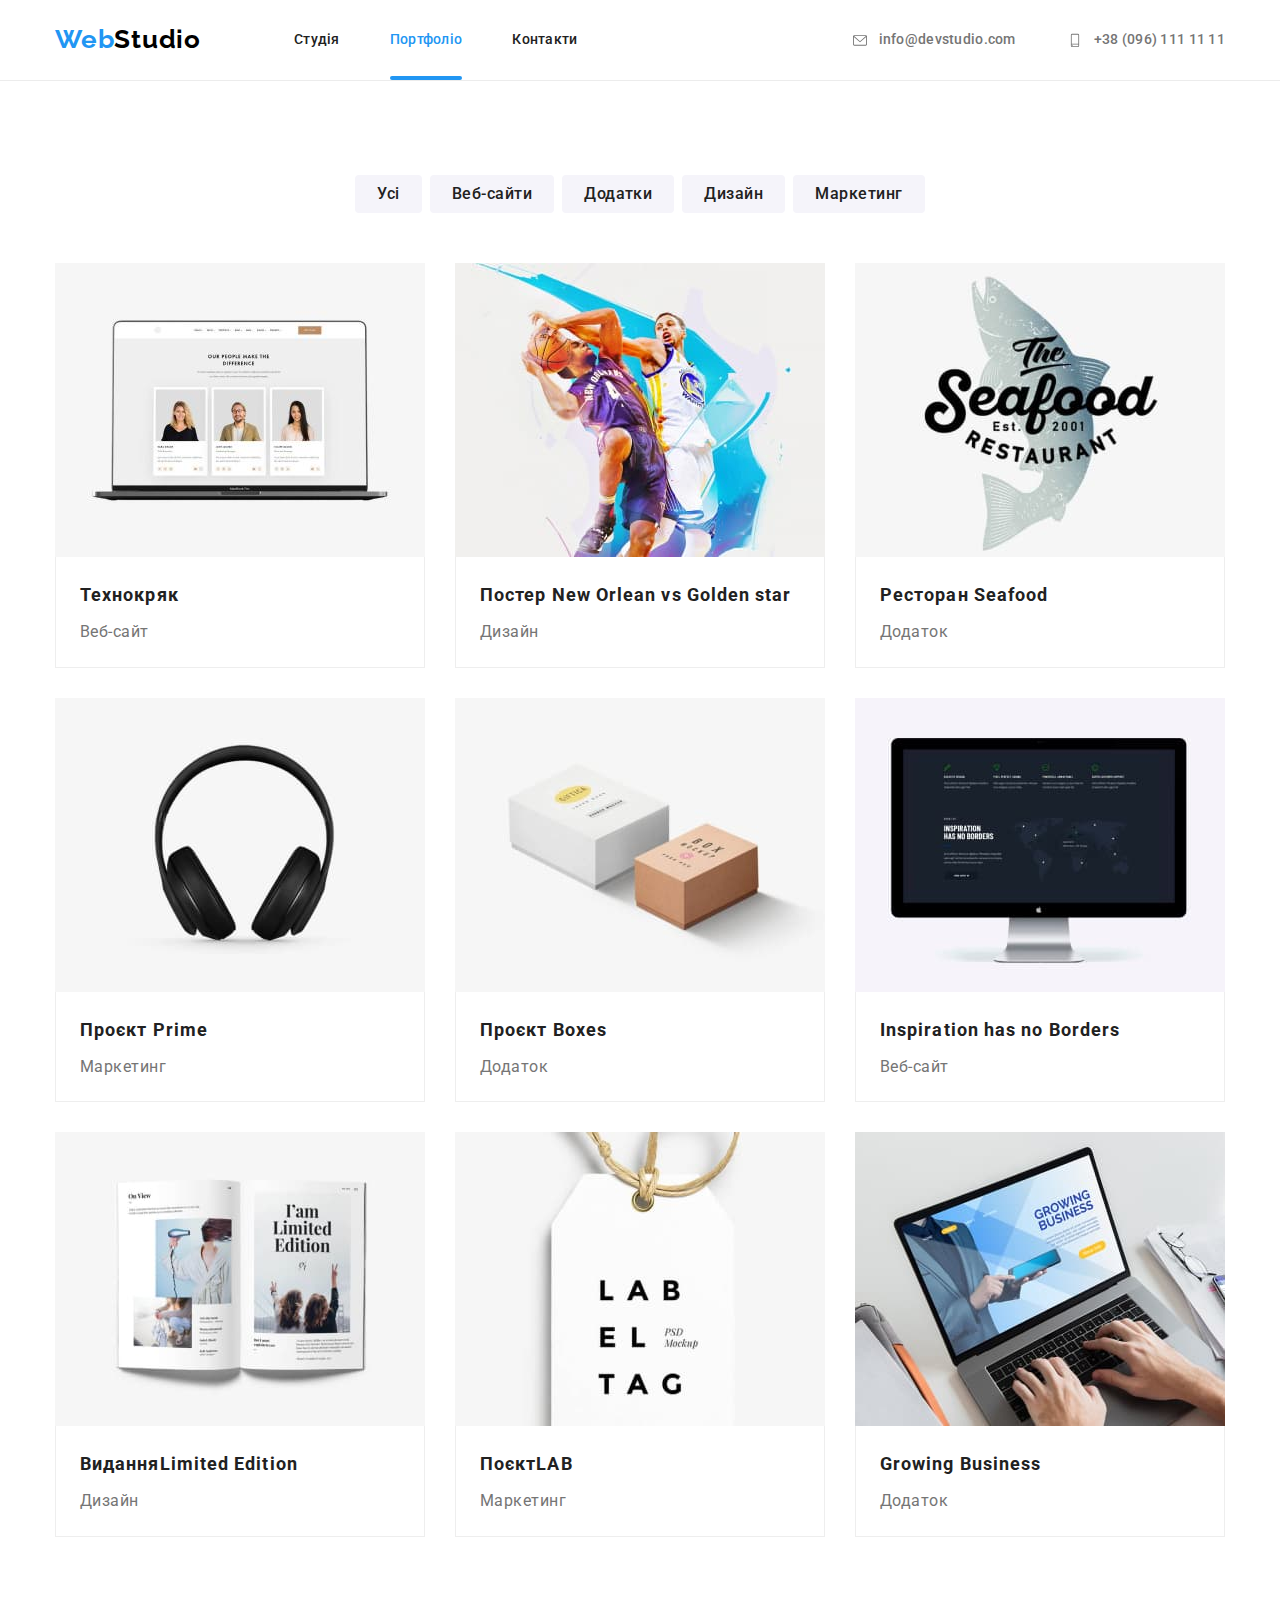
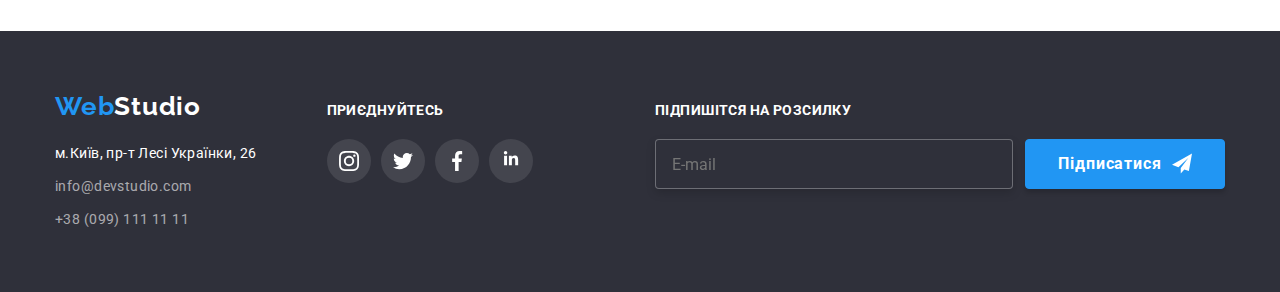
==== portfolio.html @ d444d30b "add-files" ====
<!DOCTYPE html>
<html lang="uk">
  <head>
    <meta charset="UTF-8">
    <meta http-equiv="X-UA-Compatible" content="IE=edge">
    <meta name="viewport" content="width=device-width, initial-scale=1.0">
    <title lang="en">WebStudio Portfolio</title>
    <link rel="preconnect" href="https://fonts.googleapis.com">
    <link rel="preconnect" href="https://fonts.gstatic.com" crossorigin>
    <link href="https://fonts.googleapis.com/css2?family=Raleway:wght@700&family=Roboto:wght@400;500;700;900&display=swap" rel="stylesheet">
    <link rel="stylesheet" href="./css/modern-normalize.css">
    <link rel="stylesheet" href="./css/styles.css">
  </head>
  <body>
    <header class="header-border">
      <div class="container main-nav"> 
        <nav class="main-nav">
          <a class="logo link" href="./index.html" lang="en"><span class="logo-web">Web</span><span class="logo-studio-header">Studio</span></a>
          <ul class="nav-list list">
            <li class="item"><a class="active link" href="./index.html">Студія</a></li>
            <li class="item"><a class="active current link" href="./portfolio.html">Портфоліо</a></li>
            <li class="item"><a class="active link" href="">Контакти</a></li>
          </ul>
        </nav>
        <ul class="header-contact list">
          <li class="item">
            <a class="header-icon-link link" href="mailto:info@devstudio.com" target="_blank" lang="en">
              <svg
                width="18"
                height="14"
                class="header-icons">
                <use href="./images/icons.svg#icon-envelope"/>
               </svg>info@devstudio.com
            </a>
          </li>
          
          <li class="item"> 
            <a class="header-icon-link link" href="tel:+380961111111">
              <svg
                width="18"
                height="14"
                class="header-icons">
                <use href="./images/icons.svg#icon-smartphone"/>
              </svg>+38 (096) 111 11 11
            </a>
          </li>
        </ul>
      </div>
    </header>

    <main>
      <section class="section">
        <div class="container">
          <h1 hidden>Наші проєкти</h1>
          <ul class="filter list">
            <li class="item"><button class="filter-btn" type="button">Усі</button></li>
            <li class="item"><button class="filter-btn" type="button">Веб-сайти</button></li>
            <li class="item"><button class="filter-btn" type="button">Додатки</button></li>
            <li class="item"><button class="filter-btn" type="button">Дизайн</button></li>
            <li class="item"><button class="filter-btn" type="button">Маркетинг</button></li>
          </ul>
        
          <ul class="project-set list">
            <li class="item">
              <a href="#" class="project-link link">
                <div class="thumb">
                  <img src="./images/portfolio/tehno.jpg" alt="світлина веб-сайту на ноутбуці" width="370" height="294">
                    <div class="overlay-project">
                      <p class="overlay-text" >Ресурс пропонує комплексні пропозиції з різним рівнем функціоналу та сервісів. Все це дозволить відвідувачу отримати вичерпні відомості про компанію чи приватну особу.</p>
                    </div>
                </div>
                <div class="project-title">
                  <h2 class="project-name">Технокряк</h2>
                  <p class="project-about" >Веб-сайт</p>
                </div>
              </a>
            </li>

            <li class="item">
              <a href="#" class="project-link link">
                <div class="thumb">
                  <img src="./images/portfolio/new-orlean.jpg" alt="два гравці в баскетбол" width="370" height="294">
                    <div class="overlay-project">
                      <p class="overlay-text" >Ресурс пропонує комплексні пропозиції з різним рівнем функціоналу та сервісів. Все це дозволить відвідувачу отримати вичерпні відомості про компанію чи приватну особу.</p>
                    </div>
                </div>
                <div class="project-title">
                  <h2 class="project-name">Постер <span lang="en">New Orlean vs Golden star</span></h2>
                  <p class="project-about">Дизайн</p>
                </div>
              </a>
            </li>

            <li class="item">
              <a href="#" class="project-link link">
                <div class="thumb">
                  <img src="./images/portfolio/seafood.jpg" alt="логотип ресторану" width="370" height="294">
                    <div class="overlay-project">
                      <p class="overlay-text" >Ресурс пропонує комплексні пропозиції з різним рівнем функціоналу та сервісів. Все це дозволить відвідувачу отримати вичерпні відомості про компанію чи приватну особу.</p>
                    </div>
                </div>
                <div class="project-title">
                  <h2 class="project-name">Ресторан <span lang="en">Seafood</span></h2>
                  <p class="project-about">Додаток</p>
                </div>
              </a>
            </li>

            <li class="item">
              <a href="#" class="project-link link">
                <div class="thumb">
                  <img src="./images/portfolio/Prime.jpg" alt="навушники" width="370" height="294">
                    <div class="overlay-project">
                      <p class="overlay-text" >Ресурс пропонує комплексні пропозиції з різним рівнем функціоналу та сервісів. Все це дозволить відвідувачу отримати вичерпні відомості про компанію чи приватну особу.</p>
                    </div>
                </div>
                <div class="project-title">
                  <h2 class="project-name">Проєкт <span lang="en">Prime</span></h2>
                  <p class="project-about">Маркетинг</p>
                </div>
              </a>
            </li>

            <li class="item">
              <a href="#" class="project-link link">
                <div class="thumb">
                  <img src="./images/portfolio/boxes.jpg" alt="дві паперові коробки" width="370" height="294">
                    <div class="overlay-project">
                      <p class="overlay-text" >Ресурс пропонує комплексні пропозиції з різним рівнем функціоналу та сервісів. Все це дозволить відвідувачу отримати вичерпні відомості про компанію чи приватну особу.</p>
                    </div>
                </div>
                <div class="project-title">
                  <h2 class="project-name">Проєкт <span lang="en">Boxes</span></h2>
                  <p class="project-about">Додаток</p>
                </div>
              </a>
            </li>

            <li class="item">
              <a href="#" class="project-link link">
                <div class="thumb">
                  <img src="./images/portfolio/inspiration.jpg" alt="монітор показує сайт проєкту" width="370" height="294">
                    <div class="overlay-project">
                      <p class="overlay-text" >Ресурс пропонує комплексні пропозиції з різним рівнем функціоналу та сервісів. Все це дозволить відвідувачу отримати вичерпні відомості про компанію чи приватну особу.</p>
                    </div>
                </div>
                <div class="project-title">
                  <h2 class="project-name" lang="en">Inspiration has no Borders</h2>
                  <p class="project-about">Веб-сайт</p>
                </div>
              </a>
            </li>

            <li class="item">
              <a href="#" class="project-link link">
                <div class="thumb">
                  <img src="./images/portfolio/limited-edition.jpg" alt="розгорнути книга з картинками" width="370" height="294">
                    <div class="overlay-project">
                      <p class="overlay-text" >Ресурс пропонує комплексні пропозиції з різним рівнем функціоналу та сервісів. Все це дозволить відвідувачу отримати вичерпні відомості про компанію чи приватну особу.</p>
                    </div>
                </div>
                <div class="project-title">
                  <h2 class="project-name">Видання<span lang="en">Limited Edition</span></h2>
                  <p class="project-about">Дизайн</p>
                </div>
              </a>
            </li>

            <li class="item">
              <a href="#" class="project-link link">
                <div class="thumb">
                  <img src="./images/portfolio/lab.jpg" alt="лейба з надписом" width="370" height="294">
                    <div class="overlay-project">
                      <p class="overlay-text" >Ресурс пропонує комплексні пропозиції з різним рівнем функціоналу та сервісів. Все це дозволить відвідувачу отримати вичерпні відомості про компанію чи приватну особу.</p>
                    </div>
                </div>
                <div class="project-title">
                  <h2 class="project-name">Поєкт<span lang="en">LAB</span></h2>
                  <p class="project-about">Маркетинг</p>
                </div>
              </a>
            </li>

            <li class="item">
              <a href="#" class="project-link link">
                <div class="thumb">
                  <img src="./images/portfolio/growing-busines.jpg" alt="чоловік друкує на ноутбуці" width="370" height="294">
                    <div class="overlay-project">
                      <p class="overlay-text" >Ресурс пропонує комплексні пропозиції з різним рівнем функціоналу та сервісів. Все це дозволить відвідувачу отримати вичерпні відомості про компанію чи приватну особу.</p>
                    </div>
                </div>
                <div class="project-title">
                  <h2 class="project-name" lang="en">Growing Business</h2>
                  <p class="project-about">Додаток</p>
                </div>
              </a>
            </li>
          </ul>
        </div>
      </section>
    </main>

<!-- FOOTER -->

    <footer class="footer">
      <div class="footer-blocks container">
        <div>
          <a class="logo-footer link" href="./index.html" lang="en"><span class="logo-web">Web</span><span class="logo-studio-footer">Studio</span></a>
          <ul class="footer-adress-block list">
            <li>
              <a class="footer-adress link" href="https://goo.gl/maps/M9eBpiQ83PVmo5ni9" target="_blank">м.Київ, пр-т Лесі Українки, 26</a>
            </li>
            <li>
              <a class="footer-contact link" href="mailto:info@example.com" target="_blank">info@devstudio.com</a>
            </li>
            <li>
              <a class="footer-contact link" href="tel:+380991111111"> +38 (099) 111 11 11</a>
            </li>
          </ul>
        </div>
        <div class="footer-soc-links">
          <p class="join-title">приєднуйтесь</p>
          <ul class="join-list list">
            <li class="footer-soc-items">
              <a href="#" class="footer-soc-link link">
                <svg width="20" height="20"
                  class="footer-soc-icons">
                  <use href="./images/icons.svg#icon-instagram"/>
                </svg> 
              </a>
            </li>
            <li class="footer-soc-items">
              <a href="#" class="footer-soc-link link">
                <svg width="20" height="20"
                  class="footer-soc-icons">
                  <use href="./images/icons.svg#icon-twitter"/>
                </svg> 
              </a>
            </li>
            <li class="footer-soc-items">
              <a href="#" class="footer-soc-link link">
                <svg width="20" height="20"
                  class="footer-soc-icons">
                  <use href="./images/icons.svg#icon-facebook"/>
                </svg> 
              </a>
            </li>
            <li class="footer-soc-items">
              <a href="#" class="footer-soc-link link">
                <svg width="20" height="20"
                  class="footer-soc-icons">
                  <use href="./images/icons.svg#icon-linkedin"/>
                </svg>
              </a>
            </li>
          </ul>
        </div>

        <div class="footer-email-block"> 
          <p class="join-title">підпишітся на розсилку</p>
          <form class="footer-join-box">
            <input type="email" class="footer-email-input" placeholder="E-mail">
            <button type="submit" class="footer-button">Підписатися
              <svg class="join-icon" width="30" height="30" >
                <use href="./images/icons.svg#icon-sign-up"/>
              </svg>        
            </button>
          </form>
        </div>

      </div>    
    </footer>
  </body>
</html>
---- css/styles.css ----
:root {
    --primary-page-color: #ffffff;
    --secondary-page-color: #F5F4FA;
    --primary-text-color: #212121;
    --secondary-text-color: #757575;
    --active-text-color: #2196F3;
    --not-active-icon-color: #AFB1B8;
    --overlay-project-color: rgba(33, 150, 243, 0.9);
    --cubic-bezier-primary: cubic-bezier(0.4, 0, 0.2, 1);
}

body {
    background-color:var(--primary-page-color);
    color: var(--primary-text-color);
    font-family: Roboto, sans-serif;
}

img {
    display: block;
    max-width: 100%;
    height: auto;
}

h1,
h2,
h3,
p,
ul {
    margin: 0;
}

.link {
    text-decoration: none;
}

.list {
    list-style-type: none;

    padding: 0;
    margin: 0;
}

.section {
    padding: 94px 0px;
}

.section.no-padding {
    padding-top: 0px;
}

.container {
    width: 1200px;
    margin: 0 auto;
    padding: 0 15px;
}

/*header styles*/

.logo {
    padding-top: 24px;
    padding-bottom: 25px;

    font-family: Raleway, sans-serif;
    font-weight: 700;
    font-size: 26px;
    line-height: 1.19;
    letter-spacing: 0.03em;
}
.logo-web {
    color: var(--active-text-color);
}

.logo-studio-header {
    color: #000000;
}

.main-nav {
    display: flex;
    align-items: center;
}

.nav-list {
    display: flex;
    margin-left: 93px;
}

.nav-list .item:not(:last-child) {
    margin-right: 50px;
} 

.nav-list .link {
    color:inherit;
    padding: 32px 0;
    display: block;

    font-weight: 500;
    font-size: 14px;
    line-height: 1.14;
    letter-spacing: 0.02em;

    transition-property: color;
    transition-duration: 250ms;
    transition-timing-function: var(--cubic-bezier-primary);
}

.header-contact .link {
    margin-left: auto;
    padding: 32px 0px;

    color: var(--secondary-text-color);
    font-weight: 500;
    font-size: 14px;
    line-height: 1.14;
    letter-spacing: 0.02em;

    transition-property: color;
    transition-duration: 250ms;
    transition-timing-function: var(--cubic-bezier-primary);
}

.nav-list .link:hover,
.nav-list .link:focus,
.header-contact .link:hover,
.header-contact .link:focus {
    color: var(--active-text-color);
}

.active {
    position: relative;
}

.active.current::after {
    content: "";
    position: absolute;
    bottom: 0px;

    display: block;
    width: 100%;
    height: 4px;
    background-color: var(--active-text-color);
    border-radius: 4px;
}

.nav-list .current {
    color: var(--active-text-color);
}

.header-contact {
    display: flex;
    margin-left: auto;
}

.header-contact .item:not(:last-child) {
    margin-right: 50px;
}

.header-icons {
    fill: currentColor;
    margin-right: 10px;
}

.header-icon-link {
    display: flex;
    align-items: center
}

.header-border {
    border-bottom: 1px solid #ECECEC;
}
/* main styles */

/* Hero styles */

.hero-bg {
    padding: 200px 0;
    margin: 0 auto;
    max-width: 1600px;
    max-height: 600px;

    text-align: center;
    background-color: #C4C4C4;
    background-image: linear-gradient(rgba(47, 48, 58, 0.4), rgba(47, 48, 58, 0.4)),
    url('../images/hero.jpg');
    background-repeat: no-repeat;
    background-position: center;
    background-size: cover;
    background-position: center;
}

.hero-title {
    width: 696px;
    margin: 0 auto 30px;
    color: #ffffff;
    font-weight: 900;
    font-size: 44px;
    line-height: 1.36;
    text-align: center;
    letter-spacing: 0.06em;
    text-transform: uppercase;
}

.hero-btn {
    padding: 10px 24px;    
    background-color: #2196F3;
    color: #ffffff;
    cursor: pointer;
    font-family:inherit;
    font-weight: 700;
    font-size: 16px;
    line-height: 1.88;
    letter-spacing: 0.06em;
    border: 1px solid #000000;
    border-radius: 4px;
}

/* Skills section */

.nopadding {
    padding-bottom: -94px;
}

.skills {
    display: flex;
}

.skills-icon-place {
    margin-bottom: 30px         ;
    display: flex;
    width: 270px;
    height: 120px;
    background-color: var(--secondary-page-color);
    border-radius: 4px;
    justify-content: center;
    align-items: center;
    
}

.skills .item:not(:last-child) {
    margin-right: 30px;
}


.skills-title {
    font-weight: 700;
    font-size: 36px;
    line-height: 1.17;
    text-align: center;
    letter-spacing: 0.03em;
}

.subtitle {
    margin-bottom: 10px;

    font-weight: 700;
    font-size: 14px;
    line-height: 1.14;
    letter-spacing: 0.03em;
    text-transform: uppercase;
}
.about {
    color: var(--secondary-text-color);
    font-size: 14px;
    line-height: 1.71;
    letter-spacing: 0.03em;
}

/* our-works section*/

.our-work {
    display: flex;
    flex-wrap: wrap;
    gap: 30px;
}

.our-work .item {
    flex-basis: calc(100%-60px) / 3;
}

.title {
    margin-bottom: 50px;

    font-weight: 700;
    font-size: 36px;
    line-height: 1.17;
    text-align: center;
    letter-spacing: 0.03em;
}

.img-box {
    display: flex;
    position: relative;
}

.label {
    

    position: absolute;
    width: 100%;
    height: 70px;
    bottom: 0;
    padding-top: 27px;
    padding-bottom: 27px;

    color: #ffffff;
    background-color: rgba(47, 48, 58, 0.8);
    font-weight: 700;
    font-size: 14px;
    line-height: 1.14;
    text-align: center;
    letter-spacing: 0.03em;
    text-transform: uppercase;
}

/* our-team section*/

.our-team-bg {
    background-color: var(--secondary-page-color);
}

.our-team {
    display: flex;
    flex-wrap: wrap;
    gap:30px;
}

.our-team .item {
    flex-basis: calc(100%-90px) / 4;
}

.team-title {
    padding-top:  30px;
    padding-bottom: 30px;
    
    background-color: var(--primary-page-color);
    box-shadow: 0px 1px 3px rgba(0, 0, 0, 0.12), 0px 1px 1px rgba(0, 0, 0, 0.14), 0px 2px 1px rgba(0, 0, 0, 0.2);
    border-radius: 0px 0px 4px 4px;
}
.member-name {
    margin-bottom: 10px;

    font-weight: 500;
    font-size: 16px;
    line-height: 1.19;
    letter-spacing: 0.03em;
    text-align: center;
}
.member-about {
    color: var(--secondary-text-color);
    font-size: 16px;
    line-height: 1.19;
    letter-spacing: 0.03em;
    text-align: center  ;
    margin-bottom: 16px;
}

.team-soc-list {
    display: flex;
    justify-content: center;
    align-items: center;
}

.team-soc-items {
    width: 44px;
    height: 44px;
 }

 .team-soc-link {
    fill: var(--not-active-icon-color);
    display: flex;
    width: 100%;
    height: 100%;
    border-radius: 50%;
    justify-content: center;
    align-items: center;

    transition-property: fill, background-color;
    transition-duration: 250ms;
    transition-timing-function: var(--cubic-bezier-primary);
}

.team-soc-link:hover,
.team-soc-link:focus {
    fill: #ffffff;
    background-color: var(--active-text-color);
}

.team-soc-items:not(:last-child) {
    margin-right: 10px;
}
/*Clients*/

.client-list {
    display: flex;
    margin-right: auto;
    margin-left: auto;
}

.client-item:not(:last-child) {
    margin-right: 30px;
}

.client-link {
    width: 170px;
    height: 92px;
    display: flex;
    fill:var(--not-active-icon-color);
    align-items: center;
    justify-content: center;
    border: #AFB1B8 1px solid;
    border-radius: 4px;
    
    transition-property: fill, border-color;
    transition-duration: 250ms;
    transition-timing-function: var(--cubic-bezier-primary);
}

.client-link:hover,
.client-link:focus {
    fill: var(--active-text-color);
    border-color: var(--active-text-color);
}   


/* footer styles */

.footer  {
    padding-bottom: 60px;
    padding-top: 60px;
    background-color: #2F303A;
;
}

.logo-studio-footer{
    color: #ffffff;
}

.logo-footer {
    margin-bottom: 20px;
    display: inline-block;

    font-family: Raleway, sans-serif;
    font-weight: 700;
    font-size: 26px;
    line-height: 1.19;
    letter-spacing: 0.03em;
}

.footer-adress-block {
    display: flex;
    flex-direction: column;
    gap: 9px;
}

.footer-adress {
    color: #ffffff;
    font-size: 14px;
    line-height: 1.71;
    letter-spacing: 0.03em;

    transition-property: color;
    transition-duration: 250ms;
    transition-timing-function: var(--cubic-bezier-primary);
}

.footer-contact {
    color: rgba(255, 255, 255, 0.6);
    font-size: 14px;
    line-height: 1.71;
    letter-spacing: 0.03em;

    transition-property: color;
    transition-duration: 250ms;
    transition-timing-function: var(--cubic-bezier-primary);
}

.footer-adress:hover,
.footer-adress:focus,
.footer-contact:hover,
.footer-contact:focus {
    color: var(--active-text-color);
}

.footer-blocks {
    display: flex;
    align-items: baseline;
}



.footer-soc-items {
    width: 44px;
    height: 44px;
 }

 .footer-soc-link {
    fill: #ffffff;
    background-color: rgba(255, 255, 255, 0.1);
    display: flex;
    width: 100%;
    height: 100%;
    border-radius: 50%;
    justify-content: center;
    align-items: center;

    transition-property: background-color;
    transition-duration: 250ms;
    transition-timing-function: var(--cubic-bezier-primary);
}

.footer-soc-link:hover,
.footer-soc-link:focus {
    background-color: var(--active-text-color);
}

.footer-soc-items:not(:last-child) {
    margin-right: 10px;
}

.footer-soc-links {
    margin-left: 70px;
}

.join-list {
    display: flex;
    justify-content: center;
    align-items: center;
}

.join-title {   
    margin-bottom: 20px;

    font-weight: 700;
    font-size: 14px;
    line-height: 1.14;
    letter-spacing: 0.03em;
    text-transform: uppercase;  
    color: #FFFFFF;
}

.footer-email-block {
    margin-left: auto;
}

.footer-join-box {
    display: flex;
}

.join-icon {
    padding-left: 10px;
}

.footer-button {
    display: flex;
    align-items: center;
    justify-content: center;
    width: 200px;
    height: 50px;
    margin-left: 12px;
    cursor: pointer;

    font-weight: 700;
    font-size: 16px;
    line-height: 1.88;
    letter-spacing: 0.06em;

    color: #ffffff;
    background-color: var(--active-text-color);
    border: 1px solid var(--active-text-color);
    box-shadow: 0px 4px 4px rgba(0, 0, 0, 0.15);
    border-radius: 4px;
}

.footer-email-input {
    width: 358px;
    height: 50px;
    padding-left: 16px;
    background-color: #2F303A;
    color: #ffffff;
    border: 1px solid rgba(255, 255, 255, 0.3);
    filter: drop-shadow(0px 4px 4px rgba(0, 0, 0, 0.15));
    border-radius: 4px;

}

/*PORTFOLIO main*/


/* filter buttons */

.filter {
    display: flex;
    justify-content: center;
    margin-bottom: 50px;
}

.filter .item:not(:last-child) {
    margin-right: 8px;
}

.filter-btn {
    padding: 6px 22px;
    background-color: #F5F4FA;
    border-radius: 4px;
    border: none;
    cursor: pointer;
    font-family: inherit;
    color: var(--primary-text-color);
    font-weight: 500;   
    font-size: 16px;
    line-height: 1.62;
    text-align: center;
    letter-spacing: 0.03em;

    transition-property: background-color, box-shadow, color;
    transition-duration: 250ms;
    transition-timing-function: var(--cubic-bezier-primary);
}

.filter-btn:hover,
.filter-btn:focus {
    background-color: var(--active-text-color);
    color: #ffffff;
    box-shadow: 0px 4px 4px rgba(0, 0, 0, 0.25);    
}
/* Portfolio Projects set */

.project-set {
    display: flex;
    flex-wrap: wrap;
    gap: 30px;    
}

.project-link {
    color: var(--primary-text-color);
    transition: box-shadow 250ms var(--cubic-bezier-primary);
}

.project-link:hover {
    box-shadow: 0px 4px 4px rgba(0, 0, 0, 0.25);
}

.project-name {
    font-weight: 700;
    font-size: 18px;
    line-height: 2;
    letter-spacing: 0.06em;
    margin-bottom: 4px;
}

.project-about {
    color: var(--secondary-text-color);
    font-size: 16px;
    line-height: 1.86;  
    letter-spacing: 0.03em;
}

.project-title {
    padding: 20px 24px;

    border-right: 1px solid #eeeeee;
    border-bottom: 1px solid #eeeeee;
    border-left: 1px solid #eeeeee;

}

.project-link {
    display: block;
}

.thumb {
    position: relative;
    overflow: hidden;
}

.overlay-project {
    position: absolute;
    display: flex;

    width: 100%;
    height: 100%;
    top: 0;
    transform: translateY(100%);
    
    background-color: var(--overlay-project-color);

    font-family: 'Roboto';
    font-style: normal; 
    font-weight: 400;
    font-size: 18px;
    line-height: 1.65;
    letter-spacing: 0.03em;
    color: #ffffff;
    align-items: center;
    justify-content: center;

    
    transition-property:  transform;
    transition-duration: 250ms;
    transition-timing-function: var(--cubic-bezier-primary);
}

.project-link:hover .overlay-project {
    transform: translateY(0);
}

.overlay-text {
    width: 322px;
}

/* backdrop */

.backdrop {
    position: fixed;
    top: 0px;
    left: 0px;

    width: 100%;
    height: 100%;
    background-color: rgba(0, 0, 0, 0.2);
    opacity: 1;

    transition-property: opacity;
    transition-duration: 250ms;
    transition-timing-function: var(--cubic-bezier-primary);

}

.backdrop.is-hidden {
    opacity: 0;
    pointer-events: none;
   
}

.modal {
    position: absolute;
    
    width: 528px;
    height: 581px;
    background-color: #ffffff;

    padding: 40px;    

    box-shadow: 0px 1px 3px rgba(0, 0, 0, 0.12), 0px 1px 1px rgba(0, 0, 0, 0.14), 0px 2px 1px rgba(0, 0, 0, 0.2);
    border-radius: 4px;

    top: 50%;
    left: 50%;

    transform: translate(-50%, -50%) scale(1);

    transition-property: transform;
    transition-duration: 250ms;
    transition-timing-function: var(--cubic-bezier-primary);
    
}
    

.backdrop.is-hidden .modal {
    transform: translate(-50%, -50%) scale(0.1);
}

.modal-button-close {
    position: absolute;
    right: 8px;
    top: 8px;
    
    width: 30px;
    height: 30px;
    border: 1px solid rgba(0, 0, 0, 0.1);
    border-radius: 50%;
    background-color: transparent;
    cursor: pointer;

    transition: fill 250ms var(--cubic-bezier-primary);
    
}

.modal-button-close:hover {
    fill: var(--active-text-color);
}

.icon-close {
    width: 100%;
    height: 100%;
}

.modal-title {
    color: var(--primary-text-color);
    font-weight: 700;
    font-size: 20px;
    line-height: 1.15;
    text-align: center;
    letter-spacing: 0.03em;

    margin-bottom: 12px;
    }

.modal-item {
    margin-bottom: 10px;
}

.modal-item.no-margin {
    margin-bottom: 0px;
}

.modal-input {
    width: 100%;
    height: 40px;

    padding-left: 42px;     

    border: 1px solid rgba(33, 33, 33, 0.2);
    border-radius: 4px;
    outline: 1px var(--active-text-color);

    transition-property: border-color;
    transition-duration: 250ms;
    transition-timing-function: var(--cubic-bezier-primary);
}

.icon-modal {
    position: absolute;
    top: 50%;
    left: 12px;
    transform: translateY(-50%);

    transition: fill 250ms var(--cubic-bezier-primary);
}

.modal-input:hover,
.modal-input:focus,
.modal-comment:hover,
.modal-comment:focus {
    border-color: var(--active-text-color);
}

.modal-input:focus + .icon-modal {
    fill: var(--active-text-color);
}

.modal-input:hover + .icon-modal {
    fill: var(--active-text-color);
}

.label-name {
    display: block;
    font-weight: 400;
    font-size: 12px;
    line-height: 1.17;
    letter-spacing: 0.01em;
    margin-bottom: 4px;
    color: var(--secondary-text-color);
}

.input-field {
    position: relative;
}

.modal-comment {
    display: block;

    width: 100%;
    height: 120px;        

    padding: 12px 16px;
    
    border: 1px solid rgba(33, 33, 33, 0.2);
    border-radius: 4px;
    resize: none;
   
    outline: 1px var(--active-text-color);

    transition-property: border-color;
    transition-duration: 250ms;
    transition-timing-function: var(--cubic-bezier-primary);
}

.condition {
    margin-top: 20px;
    margin-bottom: 30px;
}

.condition-label {
    display: flex;
    
    align-items: center;
    justify-content: center;

    cursor: pointer;

    font-size: 14px;
    line-height: 1.71;
    letter-spacing: 0.03em;
    color: var(--secondary-text-color);

}

.condition-icon {
    display: flex;
    width: 16px;
    height: 15px;
    margin-right: 7px;
    fill: #ffffff;
    align-items: center;
    justify-content: center;
    border: 2px solid #000000;
    border-radius: 2px;

    transition: background-color 250ms var(--cubic-bezier-primary),
                border-color 250ms var(--cubic-bezier-primary);

}

.condition-input:focus + .condition-label > .condition-icon {
    border-color: var(--active-text-color);
}

.condition-input:checked + .condition-label > .condition-icon {
    background-color: var(--active-text-color);
    border-color: var(--active-text-color);
}

.condition-link {   
    margin-left: 7px;
    color: var(--active-text-color);
    border-bottom: 1px solid var(--active-text-color);
}

.condition-input {
    position: absolute;
    width: 0px;
    height: 0px;
}   

.submit-button {
    display: block;
    
    margin-left: auto;
    margin-right: auto;

    width: 200px;
    height: 50px;
    font-weight: 700;
    font-size: 16px;
    line-height: 1.76;
    letter-spacing: 0.06em;
    cursor: pointer;

    color: #ffffff;
    background-color: var(--active-text-color);
    border-color: transparent;
    border-radius: 4px;
    box-shadow: 0px 4px 4px rgba(0, 0, 0, 0.15);

    transition-property: background-color;
    transition-duration: 250ms;
    transition-timing-function: var(--cubic-bezier-primary);
}

.submit-button:hover,
.submit-button:focus {
    background: #188CE8;
    box-shadow: 0px 4px 4px rgba(0, 0, 0, 0.15);
}
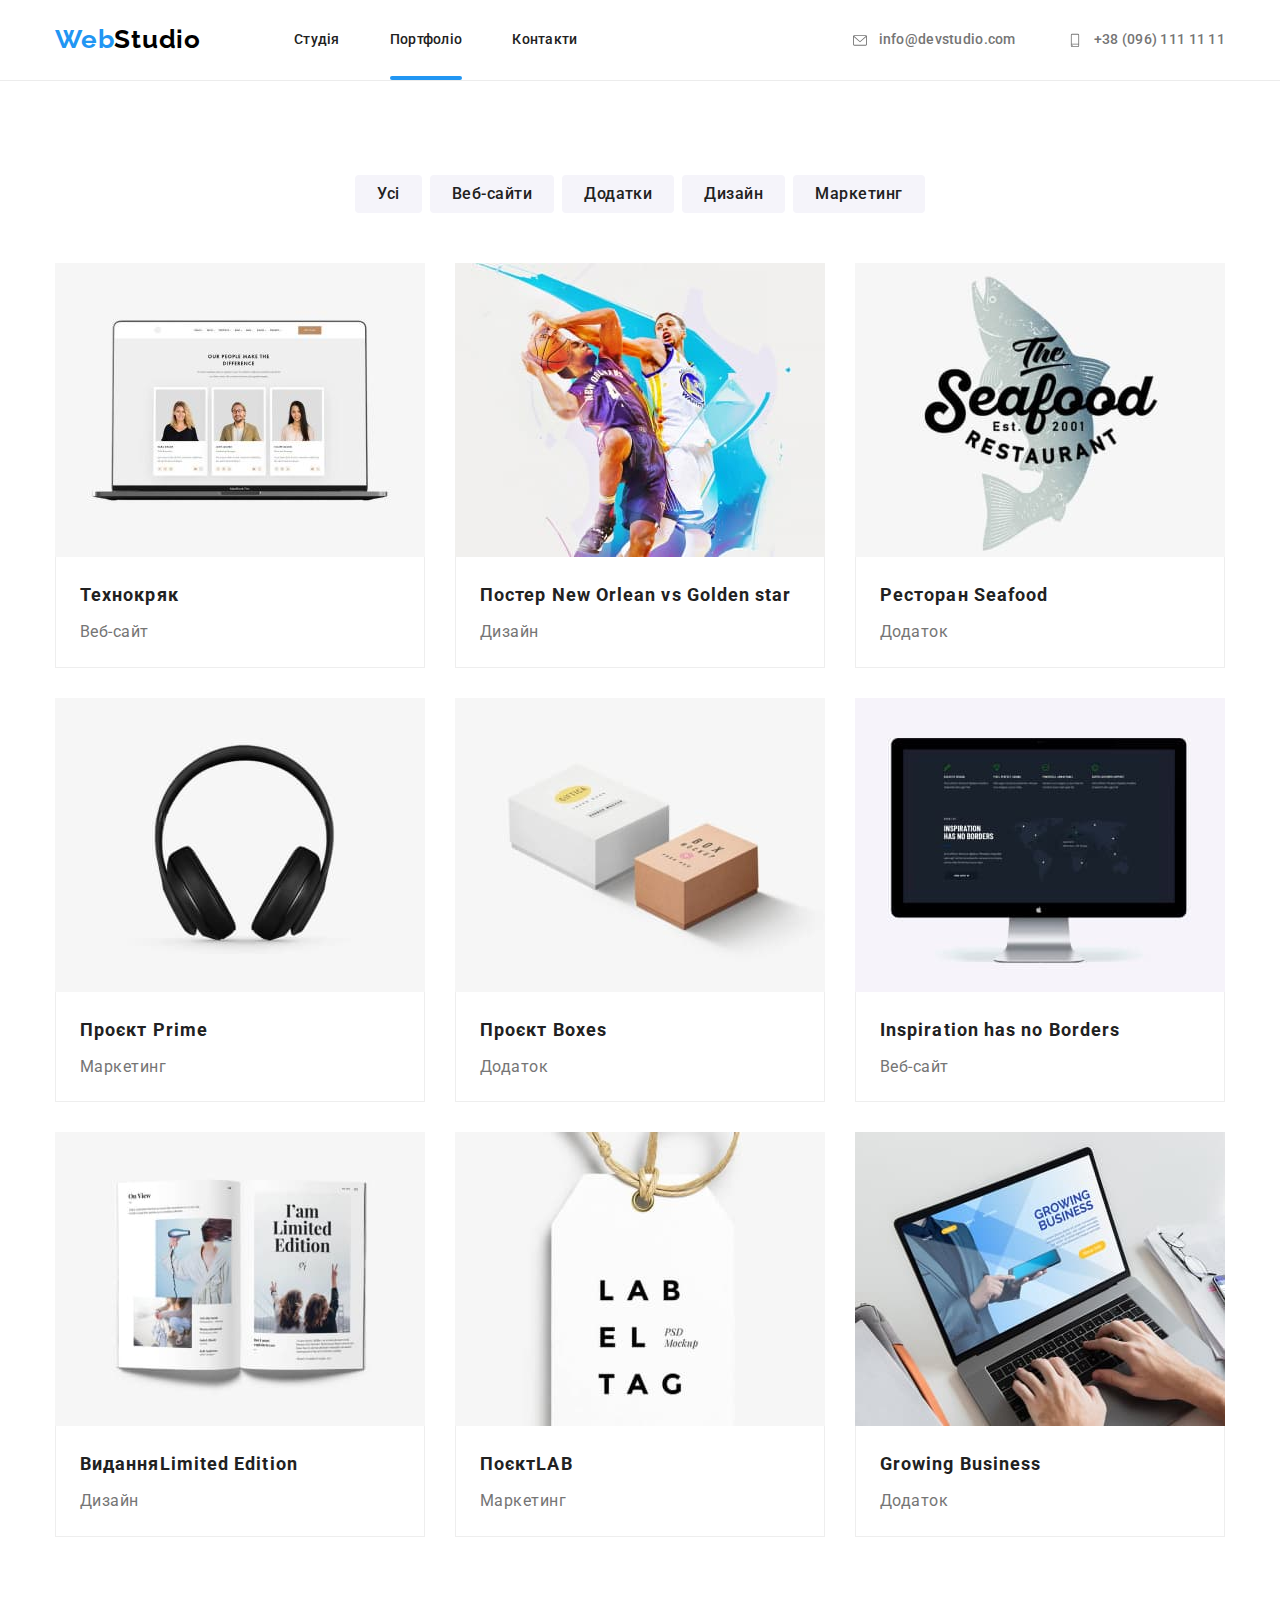
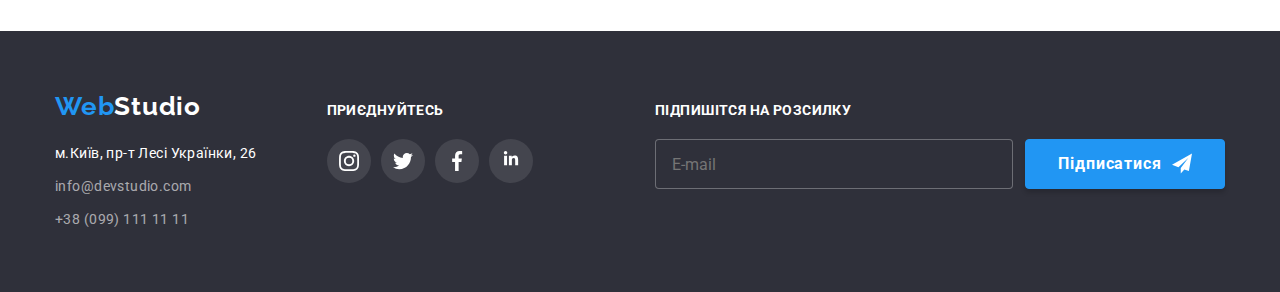
==== commit d9150665: "add-BEM-selections" ====
--- a/portfolio.html
+++ b/portfolio.html
@@ -9,37 +9,37 @@
     <link rel="preconnect" href="https://fonts.gstatic.com" crossorigin>
     <link href="https://fonts.googleapis.com/css2?family=Raleway:wght@700&family=Roboto:wght@400;500;700;900&display=swap" rel="stylesheet">
     <link rel="stylesheet" href="./css/modern-normalize.css">
-    <link rel="stylesheet" href="./css/styles.css">
+    <link rel="stylesheet" href="./css/main.css">
   </head>
   <body>
-    <header class="header-border">
-      <div class="container main-nav"> 
-        <nav class="main-nav">
-          <a class="logo link" href="./index.html" lang="en"><span class="logo-web">Web</span><span class="logo-studio-header">Studio</span></a>
-          <ul class="nav-list list">
+    <header class="header">
+      <div class="container navigation">
+        <nav class="navigation">
+          <a class="logo link" href="./index.html" lang="en"><span class="logo__web">Web</span><span class="logo__studio">Studio</span></a>
+          <ul class="navigation__list list">
             <li class="item"><a class="active link" href="./index.html">Студія</a></li>
             <li class="item"><a class="active current link" href="./portfolio.html">Портфоліо</a></li>
             <li class="item"><a class="active link" href="">Контакти</a></li>
           </ul>
         </nav>
-        <ul class="header-contact list">
+        <ul class="contacts list">
           <li class="item">
-            <a class="header-icon-link link" href="mailto:info@devstudio.com" target="_blank" lang="en">
+            <a class="contacts__link link" href="mailto:info@devstudio.com" target="_blank" lang="en">
               <svg
                 width="18"
                 height="14"
-                class="header-icons">
+                class="contacts__icons">
                 <use href="./images/icons.svg#icon-envelope"/>
                </svg>info@devstudio.com
             </a>
           </li>
           
           <li class="item"> 
-            <a class="header-icon-link link" href="tel:+380961111111">
+            <a class="contacts__link link" href="tel:+380961111111">
               <svg
                 width="18"
                 height="14"
-                class="header-icons">
+                class="contacts__icons">
                 <use href="./images/icons.svg#icon-smartphone"/>
               </svg>+38 (096) 111 11 11
             </a>
@@ -53,145 +53,145 @@
         <div class="container">
           <h1 hidden>Наші проєкти</h1>
           <ul class="filter list">
-            <li class="item"><button class="filter-btn" type="button">Усі</button></li>
-            <li class="item"><button class="filter-btn" type="button">Веб-сайти</button></li>
-            <li class="item"><button class="filter-btn" type="button">Додатки</button></li>
-            <li class="item"><button class="filter-btn" type="button">Дизайн</button></li>
-            <li class="item"><button class="filter-btn" type="button">Маркетинг</button></li>
+            <li class="item"><button class="filter__btn" type="button">Усі</button></li>
+            <li class="item"><button class="filter__btn" type="button">Веб-сайти</button></li>
+            <li class="item"><button class="filter__btn" type="button">Додатки</button></li>
+            <li class="item"><button class="filter__btn" type="button">Дизайн</button></li>
+            <li class="item"><button class="filter__btn" type="button">Маркетинг</button></li>
           </ul>
         
           <ul class="project-set list">
-            <li class="item">
-              <a href="#" class="project-link link">
-                <div class="thumb">
+            <li class="project-set__item">
+              <a href="#" class="project-set__link link">
+                <div class="project-set__thumb">
                   <img src="./images/portfolio/tehno.jpg" alt="світлина веб-сайту на ноутбуці" width="370" height="294">
-                    <div class="overlay-project">
-                      <p class="overlay-text" >Ресурс пропонує комплексні пропозиції з різним рівнем функціоналу та сервісів. Все це дозволить відвідувачу отримати вичерпні відомості про компанію чи приватну особу.</p>
-                    </div>
-                </div>
-                <div class="project-title">
-                  <h2 class="project-name">Технокряк</h2>
-                  <p class="project-about" >Веб-сайт</p>
-                </div>
-              </a>
-            </li>
-
-            <li class="item">
-              <a href="#" class="project-link link">
-                <div class="thumb">
+                    <div class="project-set__overlay">
+                      <p class="project-set__overlay-text" >Ресурс пропонує комплексні пропозиції з різним рівнем функціоналу та сервісів. Все це дозволить відвідувачу отримати вичерпні відомості про компанію чи приватну особу.</p>
+                    </div>
+                </div>
+                <div class="project-set__title">
+                  <h2 class="project-set__name">Технокряк</h2>
+                  <p class="project-set__about" >Веб-сайт</p>
+                </div>
+              </a>
+            </li>
+
+            <li class="item">
+              <a href="#" class="project-set__link link">
+                <div class="project-set__thumb">
                   <img src="./images/portfolio/new-orlean.jpg" alt="два гравці в баскетбол" width="370" height="294">
-                    <div class="overlay-project">
-                      <p class="overlay-text" >Ресурс пропонує комплексні пропозиції з різним рівнем функціоналу та сервісів. Все це дозволить відвідувачу отримати вичерпні відомості про компанію чи приватну особу.</p>
-                    </div>
-                </div>
-                <div class="project-title">
-                  <h2 class="project-name">Постер <span lang="en">New Orlean vs Golden star</span></h2>
-                  <p class="project-about">Дизайн</p>
-                </div>
-              </a>
-            </li>
-
-            <li class="item">
-              <a href="#" class="project-link link">
-                <div class="thumb">
+                    <div class="project-set__overlay">
+                      <p class="project-set__overlay-text" >Ресурс пропонує комплексні пропозиції з різним рівнем функціоналу та сервісів. Все це дозволить відвідувачу отримати вичерпні відомості про компанію чи приватну особу.</p>
+                    </div>
+                </div>
+                <div class="project-set__title">
+                  <h2 class="project-set__name">Постер <span lang="en">New Orlean vs Golden star</span></h2>
+                  <p class="project-set__about">Дизайн</p>
+                </div>
+              </a>
+            </li>
+
+            <li class="item">
+              <a href="#" class="project-set__link link">
+                <div class="project-set__thumb">
                   <img src="./images/portfolio/seafood.jpg" alt="логотип ресторану" width="370" height="294">
-                    <div class="overlay-project">
-                      <p class="overlay-text" >Ресурс пропонує комплексні пропозиції з різним рівнем функціоналу та сервісів. Все це дозволить відвідувачу отримати вичерпні відомості про компанію чи приватну особу.</p>
-                    </div>
-                </div>
-                <div class="project-title">
-                  <h2 class="project-name">Ресторан <span lang="en">Seafood</span></h2>
-                  <p class="project-about">Додаток</p>
-                </div>
-              </a>
-            </li>
-
-            <li class="item">
-              <a href="#" class="project-link link">
-                <div class="thumb">
+                    <div class="project-set__overlay">
+                      <p class="project-set__overlay-text" >Ресурс пропонує комплексні пропозиції з різним рівнем функціоналу та сервісів. Все це дозволить відвідувачу отримати вичерпні відомості про компанію чи приватну особу.</p>
+                    </div>
+                </div>
+                <div class="project-set__title">
+                  <h2 class="project-set__name">Ресторан <span lang="en">Seafood</span></h2>
+                  <p class="project-set__about">Додаток</p>
+                </div>
+              </a>
+            </li>
+
+            <li class="item">
+              <a href="#" class="project-set__link link">
+                <div class="project-set__thumb">
                   <img src="./images/portfolio/Prime.jpg" alt="навушники" width="370" height="294">
-                    <div class="overlay-project">
-                      <p class="overlay-text" >Ресурс пропонує комплексні пропозиції з різним рівнем функціоналу та сервісів. Все це дозволить відвідувачу отримати вичерпні відомості про компанію чи приватну особу.</p>
-                    </div>
-                </div>
-                <div class="project-title">
-                  <h2 class="project-name">Проєкт <span lang="en">Prime</span></h2>
-                  <p class="project-about">Маркетинг</p>
-                </div>
-              </a>
-            </li>
-
-            <li class="item">
-              <a href="#" class="project-link link">
-                <div class="thumb">
+                    <div class="project-set__overlay">
+                      <p class="project-set__overlay-text" >Ресурс пропонує комплексні пропозиції з різним рівнем функціоналу та сервісів. Все це дозволить відвідувачу отримати вичерпні відомості про компанію чи приватну особу.</p>
+                    </div>
+                </div>
+                <div class="project-set__title">
+                  <h2 class="project-set__name">Проєкт <span lang="en">Prime</span></h2>
+                  <p class="project-set__about">Маркетинг</p>
+                </div>
+              </a>
+            </li>
+
+            <li class="item">
+              <a href="#" class="project-set__link link">
+                <div class="project-set__thumb">
                   <img src="./images/portfolio/boxes.jpg" alt="дві паперові коробки" width="370" height="294">
-                    <div class="overlay-project">
-                      <p class="overlay-text" >Ресурс пропонує комплексні пропозиції з різним рівнем функціоналу та сервісів. Все це дозволить відвідувачу отримати вичерпні відомості про компанію чи приватну особу.</p>
-                    </div>
-                </div>
-                <div class="project-title">
-                  <h2 class="project-name">Проєкт <span lang="en">Boxes</span></h2>
-                  <p class="project-about">Додаток</p>
-                </div>
-              </a>
-            </li>
-
-            <li class="item">
-              <a href="#" class="project-link link">
-                <div class="thumb">
+                    <div class="project-set__overlay">
+                      <p class="project-set__overlay-text" >Ресурс пропонує комплексні пропозиції з різним рівнем функціоналу та сервісів. Все це дозволить відвідувачу отримати вичерпні відомості про компанію чи приватну особу.</p>
+                    </div>
+                </div>
+                <div class="project-set__title">
+                  <h2 class="project-set__name">Проєкт <span lang="en">Boxes</span></h2>
+                  <p class="project-set__about">Додаток</p>
+                </div>
+              </a>
+            </li>
+
+            <li class="item">
+              <a href="#" class="project-set__link link">
+                <div class="project-set__thumb">
                   <img src="./images/portfolio/inspiration.jpg" alt="монітор показує сайт проєкту" width="370" height="294">
-                    <div class="overlay-project">
-                      <p class="overlay-text" >Ресурс пропонує комплексні пропозиції з різним рівнем функціоналу та сервісів. Все це дозволить відвідувачу отримати вичерпні відомості про компанію чи приватну особу.</p>
-                    </div>
-                </div>
-                <div class="project-title">
-                  <h2 class="project-name" lang="en">Inspiration has no Borders</h2>
-                  <p class="project-about">Веб-сайт</p>
-                </div>
-              </a>
-            </li>
-
-            <li class="item">
-              <a href="#" class="project-link link">
-                <div class="thumb">
+                    <div class="project-set__overlay">
+                      <p class="project-set__overlay-text" >Ресурс пропонує комплексні пропозиції з різним рівнем функціоналу та сервісів. Все це дозволить відвідувачу отримати вичерпні відомості про компанію чи приватну особу.</p>
+                    </div>
+                </div>
+                <div class="project-set__title">
+                  <h2 class="project-set__name" lang="en">Inspiration has no Borders</h2>
+                  <p class="project-set__about">Веб-сайт</p>
+                </div>
+              </a>
+            </li>
+
+            <li class="item">
+              <a href="#" class="project-set__link link">
+                <div class="project-set__thumb">
                   <img src="./images/portfolio/limited-edition.jpg" alt="розгорнути книга з картинками" width="370" height="294">
-                    <div class="overlay-project">
-                      <p class="overlay-text" >Ресурс пропонує комплексні пропозиції з різним рівнем функціоналу та сервісів. Все це дозволить відвідувачу отримати вичерпні відомості про компанію чи приватну особу.</p>
-                    </div>
-                </div>
-                <div class="project-title">
-                  <h2 class="project-name">Видання<span lang="en">Limited Edition</span></h2>
-                  <p class="project-about">Дизайн</p>
-                </div>
-              </a>
-            </li>
-
-            <li class="item">
-              <a href="#" class="project-link link">
-                <div class="thumb">
+                    <div class="project-set__overlay">
+                      <p class="project-set__overlay-text" >Ресурс пропонує комплексні пропозиції з різним рівнем функціоналу та сервісів. Все це дозволить відвідувачу отримати вичерпні відомості про компанію чи приватну особу.</p>
+                    </div>
+                </div>
+                <div class="project-set__title">
+                  <h2 class="project-set__name">Видання<span lang="en">Limited Edition</span></h2>
+                  <p class="project-set__about">Дизайн</p>
+                </div>
+              </a>
+            </li>
+
+            <li class="item">
+              <a href="#" class="project-set__link link">
+                <div class="project-set__thumb">
                   <img src="./images/portfolio/lab.jpg" alt="лейба з надписом" width="370" height="294">
-                    <div class="overlay-project">
-                      <p class="overlay-text" >Ресурс пропонує комплексні пропозиції з різним рівнем функціоналу та сервісів. Все це дозволить відвідувачу отримати вичерпні відомості про компанію чи приватну особу.</p>
-                    </div>
-                </div>
-                <div class="project-title">
-                  <h2 class="project-name">Поєкт<span lang="en">LAB</span></h2>
-                  <p class="project-about">Маркетинг</p>
-                </div>
-              </a>
-            </li>
-
-            <li class="item">
-              <a href="#" class="project-link link">
-                <div class="thumb">
+                    <div class="project-set__overlay">
+                      <p class="project-set__overlay-text" >Ресурс пропонує комплексні пропозиції з різним рівнем функціоналу та сервісів. Все це дозволить відвідувачу отримати вичерпні відомості про компанію чи приватну особу.</p>
+                    </div>
+                </div>
+                <div class="project-set__title">
+                  <h2 class="project-set__name">Поєкт<span lang="en">LAB</span></h2>
+                  <p class="project-set__about">Маркетинг</p>
+                </div>
+              </a>
+            </li>
+
+            <li class="item">
+              <a href="#" class="project-set__link link">
+                <div class="project-set__thumb">
                   <img src="./images/portfolio/growing-busines.jpg" alt="чоловік друкує на ноутбуці" width="370" height="294">
-                    <div class="overlay-project">
-                      <p class="overlay-text" >Ресурс пропонує комплексні пропозиції з різним рівнем функціоналу та сервісів. Все це дозволить відвідувачу отримати вичерпні відомості про компанію чи приватну особу.</p>
-                    </div>
-                </div>
-                <div class="project-title">
-                  <h2 class="project-name" lang="en">Growing Business</h2>
-                  <p class="project-about">Додаток</p>
+                    <div class="project-set__overlay">
+                      <p class="project-set__overlay-text" >Ресурс пропонує комплексні пропозиції з різним рівнем функціоналу та сервісів. Все це дозволить відвідувачу отримати вичерпні відомості про компанію чи приватну особу.</p>
+                    </div>
+                </div>
+                <div class="project-set__title">
+                  <h2 class="project-set__name" lang="en">Growing Business</h2>
+                  <p class="project-set__about">Додаток</p>
                 </div>
               </a>
             </li>
@@ -202,51 +202,51 @@
 
 <!-- FOOTER -->
 
-    <footer class="footer">
-      <div class="footer-blocks container">
+     <footer class="footer">
+      <div class="footer__blocks container">
         <div>
-          <a class="logo-footer link" href="./index.html" lang="en"><span class="logo-web">Web</span><span class="logo-studio-footer">Studio</span></a>
-          <ul class="footer-adress-block list">
+          <a class="logo-footer link" href="./index.html" lang="en"><span class="logo__web">Web</span><span class="logo__footer">Studio</span></a>
+          <ul class="footer__contacts list">
             <li>
-              <a class="footer-adress link" href="https://goo.gl/maps/M9eBpiQ83PVmo5ni9" target="_blank">м.Київ, пр-т Лесі Українки, 26</a>
+              <a class="footer__adress link" href="https://goo.gl/maps/M9eBpiQ83PVmo5ni9" target="_blank">м.Київ, пр-т Лесі Українки, 26</a>
             </li>
             <li>
-              <a class="footer-contact link" href="mailto:info@example.com" target="_blank">info@devstudio.com</a>
+              <a class="footer__contact link" href="mailto:info@example.com" target="_blank">info@devstudio.com</a>
             </li>
             <li>
-              <a class="footer-contact link" href="tel:+380991111111"> +38 (099) 111 11 11</a>
+              <a class="footer__contact link" href="tel:+380991111111"> +38 (099) 111 11 11</a>
             </li>
           </ul>
         </div>
         <div class="footer-soc-links">
-          <p class="join-title">приєднуйтесь</p>
-          <ul class="join-list list">
-            <li class="footer-soc-items">
-              <a href="#" class="footer-soc-link link">
+          <p class="footer-soc-links__title">приєднуйтесь</p>
+          <ul class="footer-soc-links__list list">
+            <li class="footer-soc-links__items">
+              <a href="#" class="footer-soc-links__link link">
                 <svg width="20" height="20"
                   class="footer-soc-icons">
                   <use href="./images/icons.svg#icon-instagram"/>
                 </svg> 
               </a>
             </li>
-            <li class="footer-soc-items">
-              <a href="#" class="footer-soc-link link">
+            <li class="footer-soc-links__items">
+              <a href="#" class="footer-soc-links__link link">
                 <svg width="20" height="20"
                   class="footer-soc-icons">
                   <use href="./images/icons.svg#icon-twitter"/>
                 </svg> 
               </a>
             </li>
-            <li class="footer-soc-items">
-              <a href="#" class="footer-soc-link link">
+            <li class="footer-soc-links__items">
+              <a href="#" class="footer-soc-links__link link">
                 <svg width="20" height="20"
                   class="footer-soc-icons">
                   <use href="./images/icons.svg#icon-facebook"/>
                 </svg> 
               </a>
             </li>
-            <li class="footer-soc-items">
-              <a href="#" class="footer-soc-link link">
+            <li class="footer-soc-links__items">
+              <a href="#" class="footer-soc-links__link link">
                 <svg width="20" height="20"
                   class="footer-soc-icons">
                   <use href="./images/icons.svg#icon-linkedin"/>
@@ -256,11 +256,11 @@
           </ul>
         </div>
 
-        <div class="footer-email-block"> 
-          <p class="join-title">підпишітся на розсилку</p>
-          <form class="footer-join-box">
-            <input type="email" class="footer-email-input" placeholder="E-mail">
-            <button type="submit" class="footer-button">Підписатися
+        <div class="footer-email"> 
+          <p class="footer-email__title">підпишітся на розсилку</p>
+          <form class="footer-email__join"> 
+            <input type="email" class="footer-email__input" placeholder="E-mail">
+            <button type="submit" class="footer-email__button">Підписатися
               <svg class="join-icon" width="30" height="30" >
                 <use href="./images/icons.svg#icon-sign-up"/>
               </svg>        
--- a/css/main.css
+++ b/css/main.css
@@ -0,0 +1,833 @@
+:root {
+  --primary-page-color: #ffffff;
+  --secondary-page-color: #F5F4FA;
+  --primary-text-color: #212121;
+  --secondary-text-color: #757575;
+  --active-text-color: #2196F3;
+  --not-active-icon-color: #AFB1B8;
+  --overlay-project-color: rgba(33, 150, 243, 0.9);
+  --cubic-bezier-primary: cubic-bezier(0.4, 0, 0.2, 1);
+}
+
+h1,
+h2,
+h3,
+p,
+ul {
+  margin: 0;
+}
+
+.link {
+  text-decoration: none;
+}
+
+.list {
+  list-style-type: none;
+  padding: 0;
+  margin: 0;
+}
+
+.nopadding {
+  padding-bottom: -94px;
+}
+
+body {
+  background-color: var(--primary-page-color);
+  color: var(--primary-text-color);
+  font-family: Roboto, sans-serif;
+}
+
+img {
+  display: block;
+  max-width: 100%;
+  height: auto;
+}
+
+.container {
+  width: 1200px;
+  margin: 0 auto;
+  padding: 0 15px;
+}
+
+.section {
+  padding: 94px 0px;
+}
+.section.no-padding {
+  padding-top: 0px;
+}
+
+.header {
+  border-bottom: 1px solid #ECECEC;
+}
+
+.logo {
+  padding-top: 24px;
+  padding-bottom: 25px;
+  font-family: Raleway, sans-serif;
+  font-weight: 700;
+  font-size: 26px;
+  line-height: 1.19;
+  letter-spacing: 0.03em;
+}
+
+.logo__web {
+  color: var(--active-text-color);
+}
+
+.logo__studio {
+  color: #000000;
+}
+
+.navigation {
+  display: flex;
+  align-items: center;
+}
+
+.navigation__list {
+  display: flex;
+  margin-left: 93px;
+}
+.navigation__list .current {
+  color: var(--active-text-color);
+}
+.navigation__list .item:not(:last-child) {
+  margin-right: 50px;
+}
+.navigation__list .link {
+  color: inherit;
+  padding: 32px 0;
+  display: block;
+  font-weight: 500;
+  font-size: 14px;
+  line-height: 1.14;
+  letter-spacing: 0.02em;
+  transition: color 250ms var(--cubic-bezier-primary);
+}
+.navigation__list .link:hover, .navigation__list .link:focus {
+  color: var(--active-text-color);
+}
+
+.active {
+  position: relative;
+}
+.active.current::after {
+  content: "";
+  position: absolute;
+  bottom: 0px;
+  display: block;
+  width: 100%;
+  height: 4px;
+  background-color: var(--active-text-color);
+  border-radius: 4px;
+}
+
+.contacts {
+  display: flex;
+  margin-left: auto;
+}
+.contacts .item:not(:last-child) {
+  margin-right: 50px;
+}
+.contacts .link {
+  margin-left: auto;
+  padding: 32px 0px;
+  color: var(--secondary-text-color);
+  font-weight: 500;
+  font-size: 14px;
+  line-height: 1.14;
+  letter-spacing: 0.02em;
+  transition-property: color;
+  transition-duration: 250ms;
+  transition-timing-function: var(--cubic-bezier-primary);
+}
+.contacts .link:hover, .contacts .link:focus {
+  color: var(--active-text-color);
+}
+
+.contacts__icons {
+  fill: currentColor;
+  margin-right: 10px;
+}
+
+.contacts__link {
+  display: flex;
+  align-items: center;
+}
+
+/* Hero styles */
+.hero {
+  padding: 200px 0;
+  margin: 0 auto;
+  max-width: 1600px;
+  max-height: 600px;
+  text-align: center;
+  background-color: #C4C4C4;
+  background-image: linear-gradient(rgba(47, 48, 58, 0.4), rgba(47, 48, 58, 0.4)), url("../images/hero.jpg");
+  background-repeat: no-repeat;
+  background-position: center;
+  background-size: cover;
+  background-position: center;
+}
+
+.hero__title {
+  width: 696px;
+  margin: 0 auto 30px;
+  color: #ffffff;
+  font-weight: 900;
+  font-size: 44px;
+  line-height: 1.36;
+  text-align: center;
+  letter-spacing: 0.06em;
+  text-transform: uppercase;
+}
+
+.hero__btn {
+  padding: 10px 24px;
+  background-color: #2196F3;
+  color: #ffffff;
+  cursor: pointer;
+  font-family: inherit;
+  font-weight: 700;
+  font-size: 16px;
+  line-height: 1.88;
+  letter-spacing: 0.06em;
+  border: 1px solid #000000;
+  border-radius: 4px;
+}
+
+.skills__list {
+  display: flex;
+}
+.skills__list .item:not(:last-child) {
+  margin-right: 30px;
+}
+
+.skills__icon {
+  margin-bottom: 30px;
+  display: flex;
+  width: 270px;
+  height: 120px;
+  background-color: var(--secondary-page-color);
+  border-radius: 4px;
+  justify-content: center;
+  align-items: center;
+}
+
+.skills__title {
+  margin-bottom: 10px;
+  font-weight: 700;
+  font-size: 14px;
+  line-height: 1.14;
+  letter-spacing: 0.03em;
+  text-transform: uppercase;
+}
+
+.skills__about {
+  color: var(--secondary-text-color);
+  font-size: 14px;
+  line-height: 1.71;
+  letter-spacing: 0.03em;
+}
+
+.our-work__list {
+  display: flex;
+  flex-wrap: wrap;
+  gap: 30px;
+}
+.our-work__list .item {
+  flex-basis: calc(100% - 60px)/3;
+}
+
+.our-work__title {
+  margin-bottom: 50px;
+  font-weight: 700;
+  font-size: 36px;
+  line-height: 1.17;
+  text-align: center;
+  letter-spacing: 0.03em;
+}
+
+.our-work__img-box {
+  display: flex;
+  position: relative;
+}
+
+.our-work__label {
+  position: absolute;
+  width: 100%;
+  height: 70px;
+  bottom: 0;
+  padding-top: 27px;
+  padding-bottom: 27px;
+  color: #ffffff;
+  background-color: rgba(47, 48, 58, 0.8);
+  font-weight: 700;
+  font-size: 14px;
+  line-height: 1.14;
+  text-align: center;
+  letter-spacing: 0.03em;
+  text-transform: uppercase;
+}
+
+.our-team {
+  background-color: var(--secondary-page-color);
+}
+
+.our-team__title {
+  margin-bottom: 50px;
+  font-weight: 700;
+  font-size: 36px;
+  line-height: 1.17;
+  text-align: center;
+  letter-spacing: 0.03em;
+}
+
+.our-team__list {
+  display: flex;
+  flex-wrap: wrap;
+  gap: 30px;
+}
+.our-team__list .item {
+  flex-basis: calc(100% - 90px)/4;
+}
+
+.our-team__member {
+  padding-top: 30px;
+  padding-bottom: 30px;
+  background-color: var(--primary-page-color);
+  box-shadow: 0px 1px 3px rgba(0, 0, 0, 0.12), 0px 1px 1px rgba(0, 0, 0, 0.14), 0px 2px 1px rgba(0, 0, 0, 0.2);
+  border-radius: 0px 0px 4px 4px;
+}
+
+.our-team__name {
+  margin-bottom: 10px;
+  font-weight: 500;
+  font-size: 16px;
+  line-height: 1.19;
+  letter-spacing: 0.03em;
+  text-align: center;
+}
+
+.our-team__about {
+  color: var(--secondary-text-color);
+  font-size: 16px;
+  line-height: 1.19;
+  letter-spacing: 0.03em;
+  text-align: center;
+  margin-bottom: 16px;
+}
+
+.our-team__soc-list {
+  display: flex;
+  justify-content: center;
+  align-items: center;
+}
+
+.our-team__soc-items {
+  width: 44px;
+  height: 44px;
+}
+.our-team__soc-items:not(:last-child) {
+  margin-right: 10px;
+}
+
+.our-team__soc-link {
+  fill: var(--not-active-icon-color);
+  display: flex;
+  width: 100%;
+  height: 100%;
+  border-radius: 50%;
+  justify-content: center;
+  align-items: center;
+  transition-property: fill, background-color;
+  transition-duration: 250ms;
+  transition-timing-function: var(--cubic-bezier-primary);
+}
+.our-team__soc-link:hover, .our-team__soc-link:focus {
+  fill: #ffffff;
+  background-color: var(--active-text-color);
+}
+
+.client__title {
+  margin-bottom: 50px;
+  font-weight: 700;
+  font-size: 36px;
+  line-height: 1.17;
+  text-align: center;
+  letter-spacing: 0.03em;
+}
+
+.client__list {
+  display: flex;
+  margin-right: auto;
+  margin-left: auto;
+}
+
+.client__item:not(:last-child) {
+  margin-right: 30px;
+}
+
+.client__link {
+  width: 170px;
+  height: 92px;
+  display: flex;
+  fill: var(--not-active-icon-color);
+  align-items: center;
+  justify-content: center;
+  border: #AFB1B8 1px solid;
+  border-radius: 4px;
+  transition-property: fill, border-color;
+  transition-duration: 250ms;
+  transition-timing-function: var(--cubic-bezier-primary);
+}
+.client__link:hover, .client__link:focus {
+  fill: var(--active-text-color);
+  border-color: var(--active-text-color);
+}
+
+.footer {
+  padding-bottom: 60px;
+  padding-top: 60px;
+  background-color: #2F303A;
+}
+.footer .footer__blocks {
+  display: flex;
+  align-items: baseline;
+}
+
+.logo-footer {
+  margin-bottom: 20px;
+  display: inline-block;
+  font-family: Raleway, sans-serif;
+  font-weight: 700;
+  font-size: 26px;
+  line-height: 1.19;
+  letter-spacing: 0.03em;
+}
+
+.logo__footer {
+  color: #ffffff;
+}
+
+.logo__web {
+  color: var(--active-text-color);
+}
+
+.footer__contacts {
+  display: flex;
+  flex-direction: column;
+  gap: 9px;
+}
+.footer__contacts .footer__adress {
+  color: #ffffff;
+  font-size: 14px;
+  line-height: 1.71;
+  letter-spacing: 0.03em;
+  transition: color 250ms var(--cubic-bezier-primary);
+}
+.footer__contacts .footer__adress:hover, .footer__contacts .footer__adress:focus {
+  color: var(--active-text-color);
+}
+.footer__contacts .footer__contact {
+  color: rgba(255, 255, 255, 0.6);
+  font-size: 14px;
+  line-height: 1.71;
+  letter-spacing: 0.03em;
+  transition: color 250ms var(--cubic-bezier-primary);
+}
+.footer__contacts .footer__contact:hover, .footer__contacts .footer__contact:focus {
+  color: var(--active-text-color);
+}
+
+.footer-soc-links {
+  margin-left: 70px;
+}
+
+.footer-soc-links__items {
+  width: 44px;
+  height: 44px;
+}
+.footer-soc-links__items:not(:last-child) {
+  margin-right: 10px;
+}
+
+.footer-soc-links__link {
+  fill: #ffffff;
+  background-color: rgba(255, 255, 255, 0.1);
+  display: flex;
+  width: 100%;
+  height: 100%;
+  border-radius: 50%;
+  justify-content: center;
+  align-items: center;
+  transition: background-color 250ms var(--cubic-bezier-primary);
+}
+.footer-soc-links__link:hover, .footer-soc-links__link:focus {
+  background-color: var(--active-text-color);
+}
+
+.footer-soc-links__list {
+  display: flex;
+  justify-content: center;
+  align-items: center;
+}
+
+.footer-soc-links__title {
+  margin-bottom: 20px;
+  font-weight: 700;
+  font-size: 14px;
+  line-height: 1.14;
+  letter-spacing: 0.03em;
+  text-transform: uppercase;
+  color: #FFFFFF;
+}
+
+.footer-email {
+  margin-left: auto;
+}
+
+.footer-email__title {
+  margin-bottom: 20px;
+  font-weight: 700;
+  font-size: 14px;
+  line-height: 1.14;
+  letter-spacing: 0.03em;
+  text-transform: uppercase;
+  color: #FFFFFF;
+}
+
+.footer-email__join {
+  display: flex;
+}
+
+.footer-email__button {
+  display: flex;
+  align-items: center;
+  justify-content: center;
+  width: 200px;
+  height: 50px;
+  margin-left: 12px;
+  cursor: pointer;
+  font-weight: 700;
+  font-size: 16px;
+  line-height: 1.88;
+  letter-spacing: 0.06em;
+  color: #ffffff;
+  background-color: var(--active-text-color);
+  border: 1px solid var(--active-text-color);
+  box-shadow: 0px 4px 4px rgba(0, 0, 0, 0.15);
+  border-radius: 4px;
+}
+.footer-email__button .join-icon {
+  padding-left: 10px;
+}
+
+.footer-email__input {
+  width: 358px;
+  height: 50px;
+  padding-left: 16px;
+  background-color: #2F303A;
+  color: #ffffff;
+  border: 1px solid rgba(255, 255, 255, 0.3);
+  border-radius: 4px;
+}
+
+.backdrop {
+  position: fixed;
+  top: 0px;
+  left: 0px;
+  width: 100%;
+  height: 100%;
+  background-color: rgba(0, 0, 0, 0.2);
+  opacity: 1;
+  transition: opacity 250ms var(--cubic-bezier-primary);
+}
+.backdrop.is-hidden {
+  opacity: 0;
+  pointer-events: none;
+}
+.backdrop.is-hidden.is-hidden .modal {
+  transform: translate(-50%, -50%) scale(0.1);
+}
+
+.modal {
+  position: absolute;
+  width: 528px;
+  height: 581px;
+  background-color: #ffffff;
+  padding: 40px;
+  box-shadow: 0px 1px 3px rgba(0, 0, 0, 0.12), 0px 1px 1px rgba(0, 0, 0, 0.14), 0px 2px 1px rgba(0, 0, 0, 0.2);
+  border-radius: 4px;
+  top: 50%;
+  left: 50%;
+  transform: translate(-50%, -50%) scale(1);
+  transition: transform 250ms var(--cubic-bezier-primary);
+}
+
+.modal__button-close {
+  position: absolute;
+  right: 8px;
+  top: 8px;
+  width: 30px;
+  height: 30px;
+  border: 1px solid rgba(0, 0, 0, 0.1);
+  border-radius: 50%;
+  background-color: transparent;
+  cursor: pointer;
+  transition: fill 250ms var(--cubic-bezier-primary);
+}
+.modal__button-close:hover, .modal__button-close:focus {
+  fill: var(--active-text-color);
+}
+
+.modal__icon-close {
+  width: 100%;
+  height: 100%;
+}
+
+.modal__title {
+  color: var(--primary-text-color);
+  font-weight: 700;
+  font-size: 20px;
+  line-height: 1.15;
+  text-align: center;
+  letter-spacing: 0.03em;
+  margin-bottom: 12px;
+}
+
+.modal__item {
+  margin-bottom: 10px;
+}
+.modal__item.no-margin {
+  margin-bottom: 0px;
+}
+
+.modal__input {
+  width: 100%;
+  height: 40px;
+  padding-left: 42px;
+  border: 1px solid rgba(33, 33, 33, 0.2);
+  border-radius: 4px;
+  outline: 1px var(--active-text-color);
+  transition: border-color 250ms var(--cubic-bezier-primary);
+}
+.modal__input:hover, .modal__input:focus {
+  border-color: var(--active-text-color);
+}
+.modal__input:focus + .modal__icon {
+  fill: var(--active-text-color);
+}
+.modal__input:focus + .modal__icon:hover + .modal_icon {
+  fill: var(--active-text-color);
+}
+
+.modal__icon {
+  position: absolute;
+  top: 50%;
+  left: 12px;
+  transform: translateY(-50%);
+  transition: fill 250ms var(--cubic-bezier-primary);
+}
+
+.modal__label-name {
+  display: block;
+  font-weight: 400;
+  font-size: 12px;
+  line-height: 1.17;
+  letter-spacing: 0.01em;
+  margin-bottom: 4px;
+  color: var(--secondary-text-color);
+}
+
+.modal__input-field {
+  position: relative;
+}
+
+.modal__comment {
+  display: block;
+  width: 100%;
+  height: 120px;
+  padding: 12px 16px;
+  border: 1px solid rgba(33, 33, 33, 0.2);
+  border-radius: 4px;
+  resize: none;
+  outline: 1px var(--active-text-color);
+  transition: border-color 250ms var(--cubic-bezier-primary);
+}
+.modal__comment:hover, .modal__comment:focus {
+  border-color: var(--active-text-color);
+}
+
+.modal__condition {
+  margin-top: 20px;
+  margin-bottom: 30px;
+}
+
+.modal__condition-label {
+  display: flex;
+  align-items: center;
+  justify-content: center;
+  cursor: pointer;
+  font-size: 14px;
+  line-height: 1.71;
+  letter-spacing: 0.03em;
+  color: var(--secondary-text-color);
+}
+
+.modal__condition-link {
+  margin-left: 7px;
+  color: var(--active-text-color);
+  border-bottom: 1px solid var(--active-text-color);
+}
+
+.modal__condition-input {
+  position: absolute;
+  width: 0px;
+  height: 0px;
+}
+.modal__condition-input:focus + .modal__condition-label > .modal__condition-icon {
+  border-color: var(--active-text-color);
+}
+.modal__condition-input:checked + .modal__condition-label > .modal__condition-icon {
+  background-color: var(--active-text-color);
+  border-color: var(--active-text-color);
+}
+
+.modal__condition-icon {
+  display: flex;
+  width: 16px;
+  height: 15px;
+  margin-right: 7px;
+  fill: #ffffff;
+  align-items: center;
+  justify-content: center;
+  border: 2px solid #000000;
+  border-radius: 2px;
+  transition: background-color 250ms var(--cubic-bezier-primary), border-color 250ms var(--cubic-bezier-primary);
+}
+
+.modal__submit-button {
+  display: block;
+  margin-left: auto;
+  margin-right: auto;
+  width: 200px;
+  height: 50px;
+  font-weight: 700;
+  font-size: 16px;
+  line-height: 1.76;
+  letter-spacing: 0.06em;
+  cursor: pointer;
+  color: #ffffff;
+  background-color: var(--active-text-color);
+  border-color: transparent;
+  border-radius: 4px;
+  box-shadow: 0px 4px 4px rgba(0, 0, 0, 0.15);
+  transition: background-color 250ms var(--cubic-bezier-primary);
+}
+.modal__submit-button:hover, .modal__submit-button:focus {
+  background: #188CE8;
+  box-shadow: 0px 4px 4px rgba(0, 0, 0, 0.15);
+}
+
+.filter {
+  display: flex;
+  justify-content: center;
+  margin-bottom: 50px;
+}
+.filter .item:not(:last-child) {
+  margin-right: 8px;
+}
+
+.filter__btn {
+  padding: 6px 22px;
+  background-color: #F5F4FA;
+  border-radius: 4px;
+  border: none;
+  cursor: pointer;
+  font-family: inherit;
+  color: var(--primary-text-color);
+  font-weight: 500;
+  font-size: 16px;
+  line-height: 1.62;
+  text-align: center;
+  letter-spacing: 0.03em;
+  transition-property: background-color, box-shadow, color;
+  transition-duration: 250ms;
+  transition-timing-function: var(--cubic-bezier-primary);
+}
+.filter__btn:hover, .filter__btn:focus {
+  background-color: var(--active-text-color);
+  color: #ffffff;
+  box-shadow: 0px 4px 4px rgba(0, 0, 0, 0.25);
+}
+
+.project-set {
+  display: flex;
+  flex-wrap: wrap;
+  gap: 30px;
+}
+
+.project-set__link {
+  display: block;
+  color: var(--primary-text-color);
+  transition: box-shadow 250ms var(--cubic-bezier-primary);
+}
+.project-set__link:hover {
+  box-shadow: 0px 4px 4px rgba(0, 0, 0, 0.25);
+}
+.project-set__link:hover:hover .project-set__overlay {
+  transform: translateY(0);
+}
+
+.project-set__name {
+  font-weight: 700;
+  font-size: 18px;
+  line-height: 2;
+  letter-spacing: 0.06em;
+  margin-bottom: 4px;
+}
+
+.project-set__about {
+  color: var(--secondary-text-color);
+  font-size: 16px;
+  line-height: 1.86;
+  letter-spacing: 0.03em;
+}
+
+.project-set__title {
+  padding: 20px 24px;
+  border-right: 1px solid #eeeeee;
+  border-bottom: 1px solid #eeeeee;
+  border-left: 1px solid #eeeeee;
+}
+
+.project-set__thumb {
+  position: relative;
+  overflow: hidden;
+}
+
+.project-set__overlay {
+  position: absolute;
+  display: flex;
+  width: 100%;
+  height: 100%;
+  top: 0;
+  transform: translateY(100%);
+  background-color: var(--overlay-project-color);
+  font-family: "Roboto";
+  font-style: normal;
+  font-weight: 400;
+  font-size: 18px;
+  line-height: 1.65;
+  letter-spacing: 0.03em;
+  color: #ffffff;
+  align-items: center;
+  justify-content: center;
+  transition-property: transform;
+  transition-duration: 250ms;
+  transition-timing-function: var(--cubic-bezier-primary);
+}
+
+.project-set__overlay-text {
+  width: 322px;
+}/*# sourceMappingURL=main.css.map */